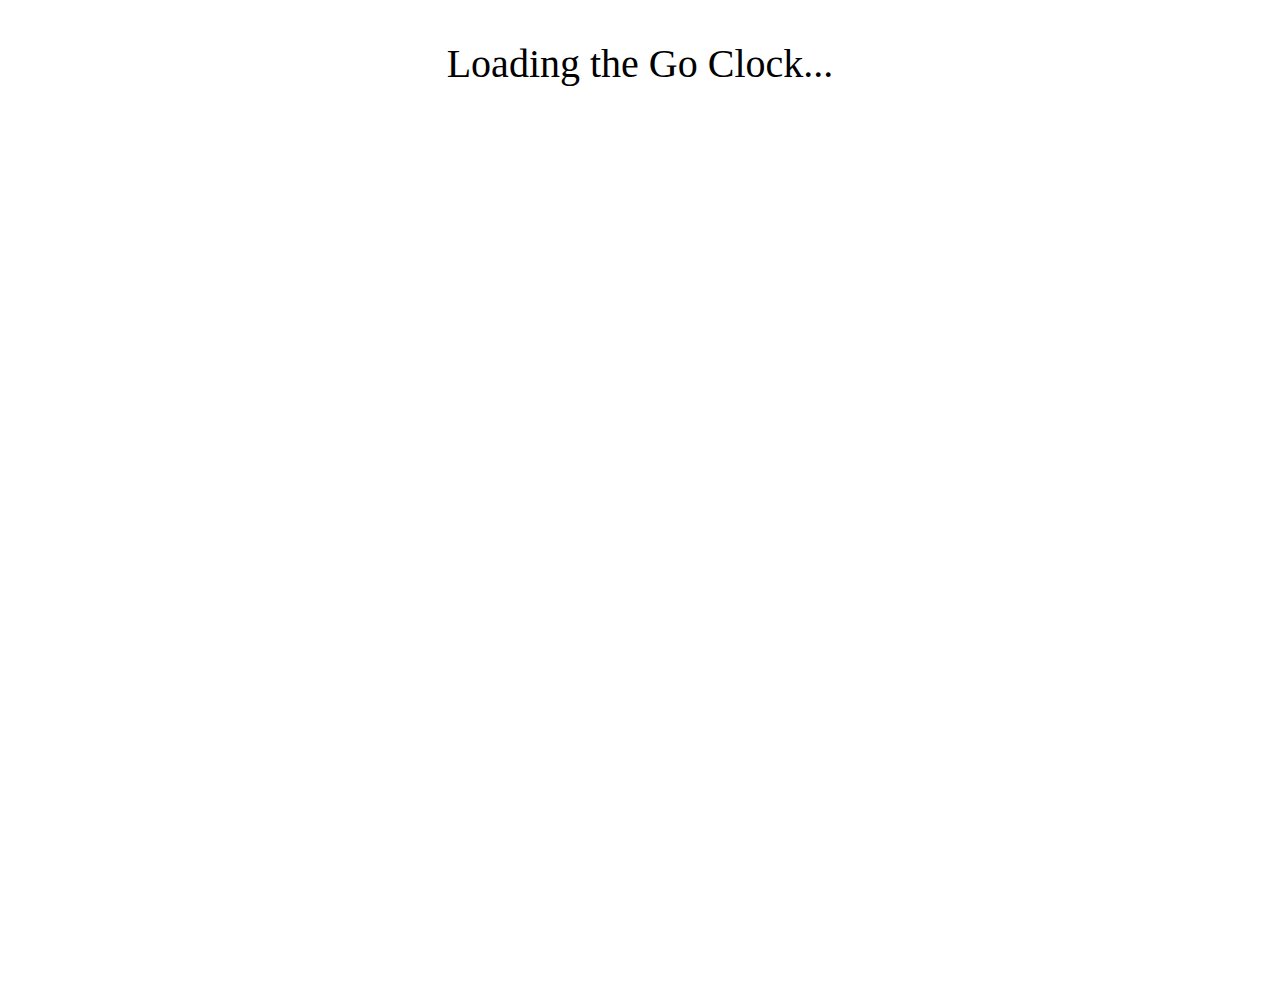
==== trunk/index.html @ 018b4758 "Start of refactor into something more reusable. This version doesn't work properly - I'm just using " ====
<!DOCTYPE html>
<html>
<head>
    <title>Go Clock</title>
    <link rel="stylesheet" href="my-clock.css">
    <script src="http://go-clock.googlecode.com/svn/trunk/jquery-1.11.1.js"></script>
    <script src="go-clock.js"></script>
    <script src="my-clock.js"></script>
    <meta name="apple-mobile-web-app-capable" content="yes">
    <meta name="apple-mobile-web-app-status-bar-style" content="black">
    <meta name = "viewport" content = "user-scalable = no, minimal-ui">
    <link rel="shortcut icon" href="http://go-clock.googlecode.com/svn/trunk/white_stone1.png" type="image/x-icon" />
</head>
<body>
<link rel="apple-touch-icon" href="http://go-clock.googlecode.com/svn/trunk/touch-icon.png">
<p id="splash_screen">Loading the Go Clock...</p>
<div id="about">
    <p style="font-weight: bold; font-size: large; text-align: center">About</p>
    <p>The Go Clock is a virtual Goban where the stones are used to tell you the time, saving you from the effort of
        setting up and continually updating your own Go board.</p>
    <p>Click on the board to change the clock type and click on the background for a change of scenery.</p>
    <p><span style="font-weight: bold;">Tip of the day:</span> <span id="tip_of_the_day"></span> <a href="#" id="next_tip"> See next tip.</a></p>
    <p style="font-size: small">&copy; Broken Symmetry/Scott Griffiths, and released as open source under the MIT licence.
        See <a href="http://code.google.com/p/go-clock/">Google code</a> for more information.</p>
</div>
<div id="help_icon">?</div>
<div id="goban">
    <div>
        <canvas width=820 height=850 id="goCanvas"></canvas>
    </div>
</div>
</body>
<script>
  (function(i,s,o,g,r,a,m){i['GoogleAnalyticsObject']=r;i[r]=i[r]||function(){
  (i[r].q=i[r].q||[]).push(arguments)},i[r].l=1*new Date();a=s.createElement(o),
  m=s.getElementsByTagName(o)[0];a.async=1;a.src=g;m.parentNode.insertBefore(a,m)
  })(window,document,'script','//www.google-analytics.com/analytics.js','ga');

  ga('create', 'UA-117126-3', 'brokensymmetry.co.uk');
  ga('send', 'pageview');

</script>
</html>
---- trunk/my-clock.css ----
body {
    background-color: white;
}

html, body {
    width:  100%;
    height: 100%;
    margin: 0px;
    overflow: hidden;
}

#goban img {
    max-height: 100%;
    max-width: 100%;
    display: block;
    margin-left: auto;
    margin-right: auto;
}

#splash_screen {
    font-size: 40px;
    text-align: center;
}

#about {
    display: none;
    width: 60%;
    position: absolute;
    left: 50%;
    margin-left: -32%;
    top: 50px;
    background-color: rgba(249, 255, 182, 0.95);
    border: 2px solid black;
    font-family: "Lucida Grande";
    padding: 2%;
}

#help_icon {
    display: none;
    position: absolute;
    top: 50px;
    left: 50px;
    width: 80px;
    height: 80px;
    background-image: url('http://go-clock.googlecode.com/svn/trunk/white_stone1.png');
    background-size: 100% 100%;
    cursor: pointer;
    text-align: center;
    font-size: 70px;
}
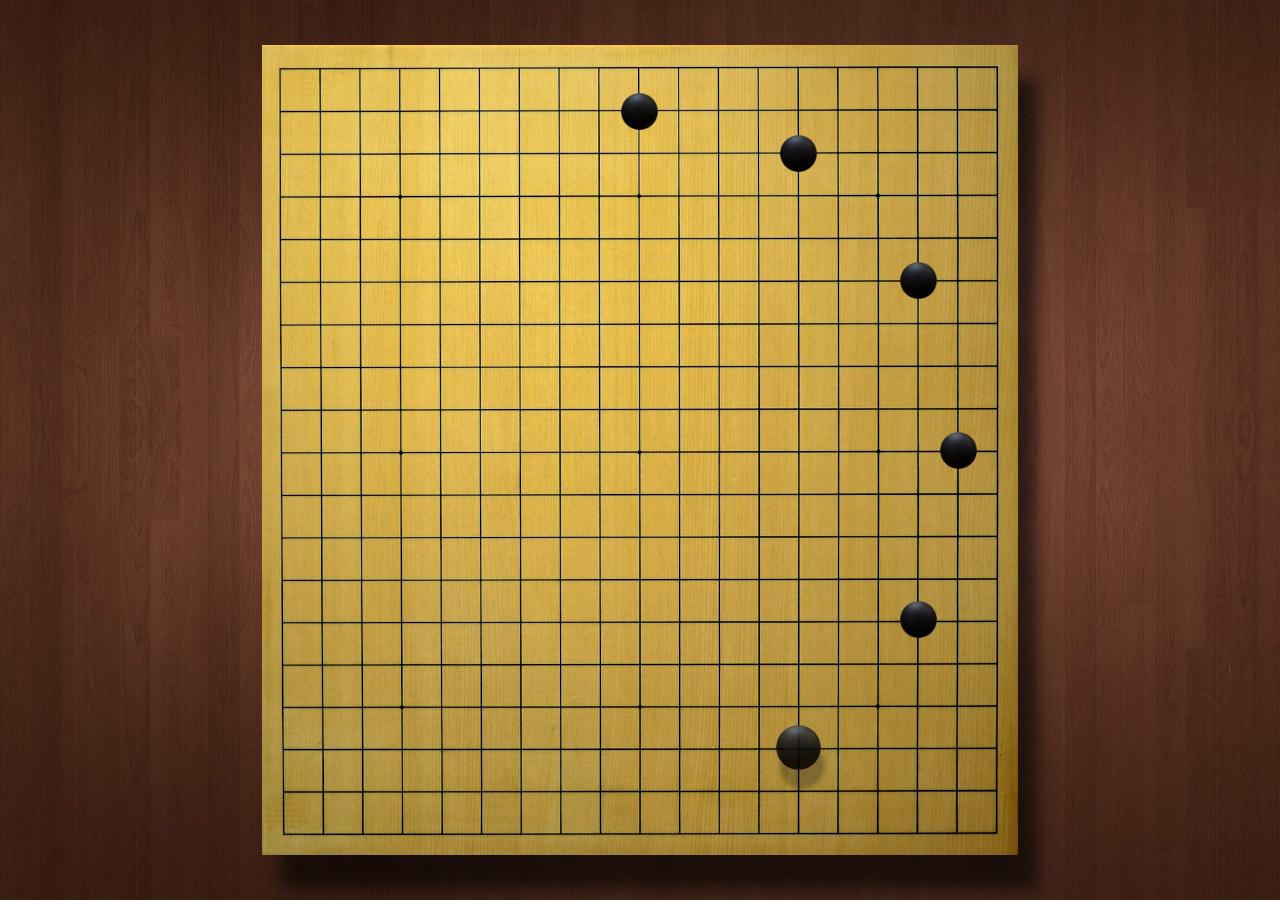
==== commit 54702666: "Start of reorganisation to make it more app-like." ====
--- a/trunk/index.html
+++ b/trunk/index.html
@@ -3,16 +3,16 @@
 <head>
     <title>Go Clock</title>
     <link rel="stylesheet" href="my-clock.css">
-    <script src="http://go-clock.googlecode.com/svn/trunk/jquery-1.11.1.js"></script>
+    <script src="jquery-1.11.1.js"></script>
     <script src="go-clock.js"></script>
     <script src="my-clock.js"></script>
     <meta name="apple-mobile-web-app-capable" content="yes">
     <meta name="apple-mobile-web-app-status-bar-style" content="black">
     <meta name = "viewport" content = "user-scalable = no, minimal-ui">
-    <link rel="shortcut icon" href="http://go-clock.googlecode.com/svn/trunk/white_stone1.png" type="image/x-icon" />
+    <link rel="shortcut icon" href="images/white_stone1.png" type="image/x-icon" />
 </head>
 <body>
-<link rel="apple-touch-icon" href="http://go-clock.googlecode.com/svn/trunk/touch-icon.png">
+<link rel="apple-touch-icon" href="touch-icon.png">
 <p id="splash_screen">Loading the Go Clock...</p>
 <div id="about">
     <p style="font-weight: bold; font-size: large; text-align: center">About</p>
@@ -23,21 +23,10 @@
     <p style="font-size: small">&copy; Broken Symmetry/Scott Griffiths, and released as open source under the MIT licence.
         See <a href="http://code.google.com/p/go-clock/">Google code</a> for more information.</p>
 </div>
-<div id="help_icon">?</div>
 <div id="goban">
     <div>
         <canvas width=820 height=850 id="goCanvas"></canvas>
     </div>
 </div>
 </body>
-<script>
-  (function(i,s,o,g,r,a,m){i['GoogleAnalyticsObject']=r;i[r]=i[r]||function(){
-  (i[r].q=i[r].q||[]).push(arguments)},i[r].l=1*new Date();a=s.createElement(o),
-  m=s.getElementsByTagName(o)[0];a.async=1;a.src=g;m.parentNode.insertBefore(a,m)
-  })(window,document,'script','//www.google-analytics.com/analytics.js','ga');
-
-  ga('create', 'UA-117126-3', 'brokensymmetry.co.uk');
-  ga('send', 'pageview');
-
-</script>
 </html>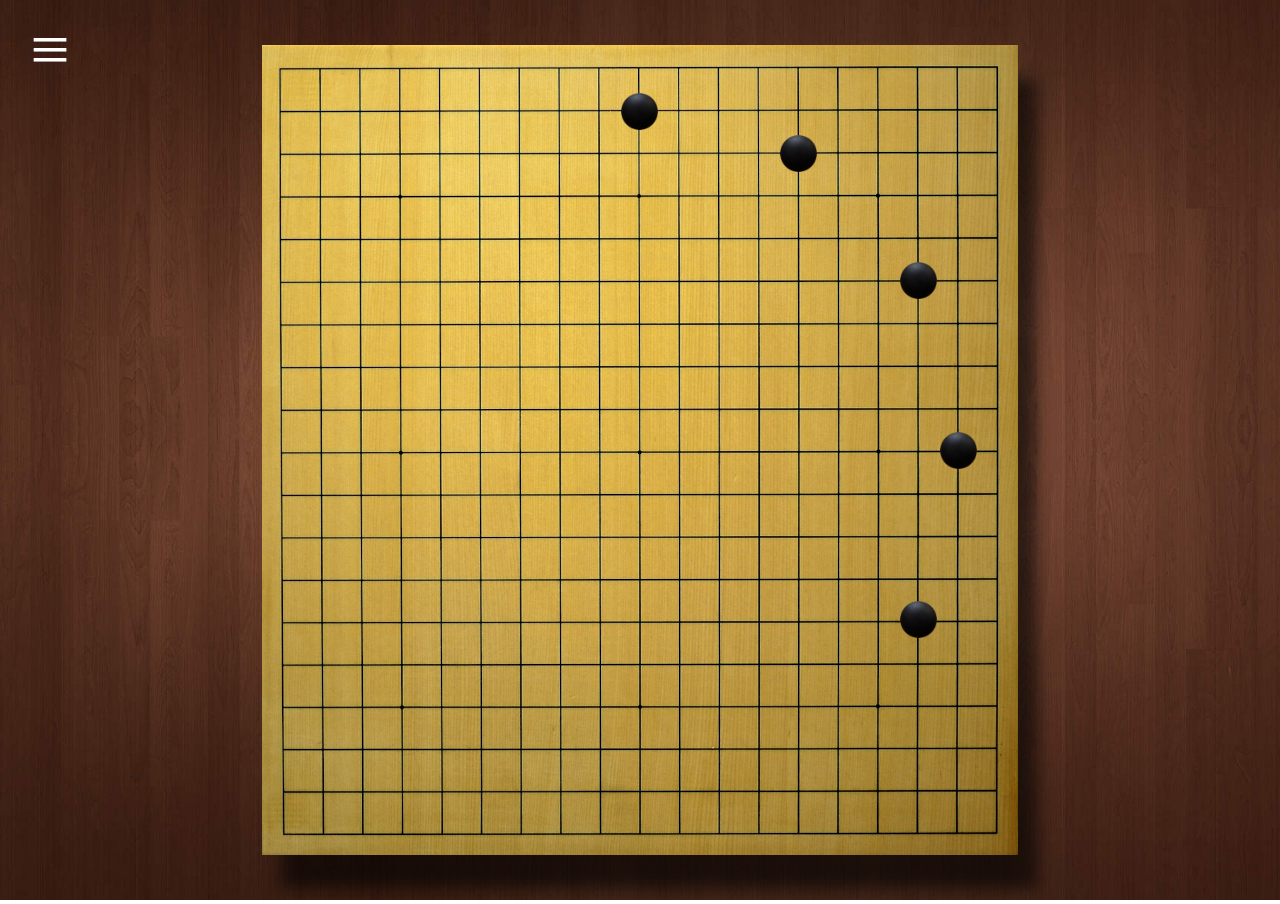
==== commit 8cd183ed: "Adding a slidebar menu" ====
--- a/trunk/index.html
+++ b/trunk/index.html
@@ -1,32 +1,42 @@
 <!DOCTYPE html>
 <html>
-<head>
-    <title>Go Clock</title>
-    <link rel="stylesheet" href="my-clock.css">
-    <script src="jquery-1.11.1.js"></script>
-    <script src="go-clock.js"></script>
-    <script src="my-clock.js"></script>
-    <meta name="apple-mobile-web-app-capable" content="yes">
-    <meta name="apple-mobile-web-app-status-bar-style" content="black">
-    <meta name = "viewport" content = "user-scalable = no, minimal-ui">
-    <link rel="shortcut icon" href="images/white_stone1.png" type="image/x-icon" />
-</head>
-<body>
-<link rel="apple-touch-icon" href="touch-icon.png">
-<p id="splash_screen">Loading the Go Clock...</p>
-<div id="about">
-    <p style="font-weight: bold; font-size: large; text-align: center">About</p>
-    <p>The Go Clock is a virtual Goban where the stones are used to tell you the time, saving you from the effort of
-        setting up and continually updating your own Go board.</p>
-    <p>Click on the board to change the clock type and click on the background for a change of scenery.</p>
-    <p><span style="font-weight: bold;">Tip of the day:</span> <span id="tip_of_the_day"></span> <a href="#" id="next_tip"> See next tip.</a></p>
-    <p style="font-size: small">&copy; Broken Symmetry/Scott Griffiths, and released as open source under the MIT licence.
-        See <a href="http://code.google.com/p/go-clock/">Google code</a> for more information.</p>
-</div>
-<div id="goban">
-    <div>
-        <canvas width=820 height=850 id="goCanvas"></canvas>
-    </div>
-</div>
-</body>
+    <head>
+        <title>Go Clock</title>
+        <link rel="stylesheet" href="my-clock.css">
+        <script src="jquery-1.11.1.js"></script>
+        <script src="slidebars.js"></script>
+        <script src="go-clock.js"></script>
+        <script src="my-clock.js"></script>
+        <meta name="apple-mobile-web-app-capable" content="yes">
+        <meta name="apple-mobile-web-app-status-bar-style" content="black">
+        <meta name = "viewport" content = "width=device-width, initial-scale=1.0, minimum-scale=1.0, maximum-scale=1.0, user-scalable = no, minimal-ui">
+        <link rel="shortcut icon" href="images/white_stone1.png" type="image/x-icon" />
+        <link rel="stylesheet" href="slidebars.css">
+    </head>
+    <body>
+        <link rel="apple-touch-icon" href="touch-icon.png">
+        <div id="about">
+            <p style="font-weight: bold; font-size: large; text-align: center">About</p>
+            <p>The Go Clock is a virtual Goban where the stones are used to tell you the time, saving you from the effort of
+                setting up and continually updating your own Go board.</p>
+            <p>Click on the board to change the clock type and click on the background for a change of scenery.</p>
+            <p><span style="font-weight: bold;">Tip of the day:</span> <span id="tip_of_the_day"></span> <a href="#" id="next_tip"> See next tip.</a></p>
+            <p style="font-size: small">&copy; Broken Symmetry/Scott Griffiths, and released as open source under the MIT licence.
+                See <a href="http://code.google.com/p/go-clock/">Google code</a> for more information.</p>
+        </div>
+        <div id="menu" class="sb-toggle-left">
+            ≡
+        </div>
+        <div id="sb-site">
+            <div id="goban">
+                <div>
+                    <canvas width=820 height=850 id="goCanvas"></canvas>
+                </div>
+            </div>
+        </div>
+        <div id="sidebar" class="sb-slidebar sb-left sb-momentum-scrolling sb-width-custom" data-sb-width="200px"">
+            <button id="change_background">Change background</button>
+        </div>
+
+    </body>
 </html>--- a/trunk/my-clock.css
+++ b/trunk/my-clock.css
@@ -18,11 +18,6 @@
     margin-right: auto;
 }
 
-#splash_screen {
-    font-size: 40px;
-    text-align: center;
-}
-
 #about {
     display: none;
     width: 60%;
@@ -36,16 +31,21 @@
     padding: 2%;
 }
 
-#help_icon {
-    display: none;
+#menu {
     position: absolute;
-    top: 50px;
-    left: 50px;
+    top: 10px;
+    left: 10px;
     width: 80px;
     height: 80px;
-    background-image: url('http://go-clock.googlecode.com/svn/trunk/white_stone1.png');
-    background-size: 100% 100%;
     cursor: pointer;
     text-align: center;
     font-size: 70px;
+    z-index: 2;
+    color: white;
+}
+
+#sidebar {
+    background-color: rgb(144, 118, 85);
+    padding: 100px 20px 0px 20px;
+
 }--- a/trunk/slidebars.css
+++ b/trunk/slidebars.css
@@ -0,0 +1,208 @@
+/* -----------------------------------
+ * Slidebars
+ * Version 0.10.2
+ * http://plugins.adchsm.me/slidebars/
+ *
+ * Written by Adam Smith
+ * http://www.adchsm.me/
+ *
+ * Released under MIT License
+ * http://plugins.adchsm.me/slidebars/license.txt
+ *
+ * -------------------
+ * Slidebars CSS Index
+ *
+ * 001 - Box Model, Html & Body
+ * 002 - Site
+ * 003 - Slidebars
+ * 004 - Animation
+ * 005 - Helper Classes
+ *
+ * ----------------------------
+ * 001 - Box Model, Html & Body
+ */
+
+html, body, #sb-site, .sb-site-container, .sb-slidebar {
+	/* Set box model to prevent any user added margins or paddings from altering the widths or heights. */
+	margin: 0;
+	padding: 0;
+	-webkit-box-sizing: border-box;
+	   -moz-box-sizing: border-box;
+	        box-sizing: border-box;
+}
+
+html, body {
+	width: 100%;
+	overflow-x: hidden; /* Stops horizontal scrolling. */
+}
+
+html {
+	height: 100%; /* Site is as tall as device. */
+}
+
+body {
+	min-height: 100%;
+	height: auto;
+	position: relative; /* Required for static Slidebars to function properly. */
+}
+
+/* Site scroll locking - prevent site from scrolling when a Slidebar is open, except when static Slidebars are only available. */
+html.sb-scroll-lock.sb-active:not(.sb-static) {
+	overflow: hidden;
+}
+
+/* ----------
+ * 002 - Site
+ */
+
+#sb-site, .sb-site-container {
+	/* You may now use class .sb-site-container instead of #sb-site and use your own id. However please make sure you don't set any of the following styles any differently on your id. */
+	width: 100%;
+	position: relative;
+	z-index: 1; /* Site sits above Slidebars */
+	background-color: #ffffff; /* Default background colour, overwrite this with your own css. I suggest moving your html or body background styling here. Making this transparent will allow the Slidebars beneath to be visible. */
+}
+
+/* ---------------
+ * 003 - Slidebars
+ */
+
+.sb-slidebar {
+	height: 100%;
+	overflow-y: auto; /* Enable vertical scrolling on Slidebars when needed. */
+	position: fixed;
+	top: 0;
+	z-index: 0; /* Slidebars sit behind sb-site. */
+	display: none; /* Initially hide the Slidebars. Changed from visibility to display to allow -webkit-overflow-scrolling. */
+	background-color: #222222; /* Default Slidebars background colour, overwrite this with your own css. */
+	-webkit-transform: translate(0px); /* Fixes issues with translated and z-indexed elements on iOS 7. */
+}
+
+.sb-left {
+	left: 0; /* Set Slidebar to the left. */
+}
+
+.sb-right {
+	right: 0; /* Set Slidebar to the right. */
+}
+
+html.sb-static .sb-slidebar,
+.sb-slidebar.sb-static {
+	position: absolute; /* Makes Slidebars scroll naturally with the site, and unfixes them for Android Browser < 3 and iOS < 5. */
+}
+
+.sb-slidebar.sb-active {
+	display: block; /* Makes Slidebars visibile when open. Changed from visibility to display to allow -webkit-overflow-scrolling. */
+}
+
+.sb-style-overlay {
+	z-index: 9999; /* Set z-index high to ensure it overlays any other site elements. */
+}
+
+.sb-momentum-scrolling {
+	-webkit-overflow-scrolling: touch; /* Adds native momentum scrolling for iOS & Android devices. */
+}
+
+/* Slidebar widths for browsers/devices that don't support media queries. */
+	.sb-slidebar {
+		width: 30%;
+	}
+	
+	.sb-width-thin {
+		width: 15%;
+	}
+	
+	.sb-width-wide {
+		width: 45%;
+	}
+
+@media (max-width: 480px) { /* Slidebar widths on extra small screens. */
+	.sb-slidebar {
+		width: 70%;
+	}
+	
+	.sb-width-thin {
+		width: 55%;
+	}
+	
+	.sb-width-wide {
+		width: 85%;
+	}
+}
+
+@media (min-width: 481px) { /* Slidebar widths on small screens. */
+	.sb-slidebar {
+		width: 55%;
+	}
+	
+	.sb-width-thin {
+		width: 40%;
+	}
+	
+	.sb-width-wide {
+		width: 70%;
+	}
+}
+
+@media (min-width: 768px) { /* Slidebar widths on medium screens. */
+	.sb-slidebar {
+		width: 40%;
+	}
+	
+	.sb-width-thin {
+		width: 25%;
+	}
+	
+	.sb-width-wide {
+		width: 55%;
+	}
+}
+
+@media (min-width: 992px) { /* Slidebar widths on large screens. */
+	.sb-slidebar {
+		width: 30%;
+	}
+	
+	.sb-width-thin {
+		width: 15%;
+	}
+	
+	.sb-width-wide {
+		width: 45%;
+	}
+}
+
+@media (min-width: 1200px) { /* Slidebar widths on extra large screens. */
+	.sb-slidebar {
+		width: 20%;
+	}
+	
+	.sb-width-thin {
+		width: 5%;
+	}
+	
+	.sb-width-wide {
+		width: 35%;
+	}
+}
+
+/* ---------------
+ * 004 - Animation
+ */
+
+.sb-slide, #sb-site, .sb-site-container, .sb-slidebar {
+	-webkit-transition: -webkit-transform 400ms ease;
+	   -moz-transition: -moz-transform 400ms ease;
+	     -o-transition: -o-transform 400ms ease;
+	        transition: transform 400ms ease;
+	-webkit-transition-property: -webkit-transform, left, right; /* Add left/right for Android < 4.4. */
+	-webkit-backface-visibility: hidden; /* Prevents flickering. This is non essential, and you may remove it if your having problems with fixed background images in Chrome. */
+}
+
+/* --------------------
+ * 005 - Helper Classes
+ */
+ 
+.sb-hide { 
+	display: none; /* Optionally applied to control classes when Slidebars is disabled over a certain width. */
+}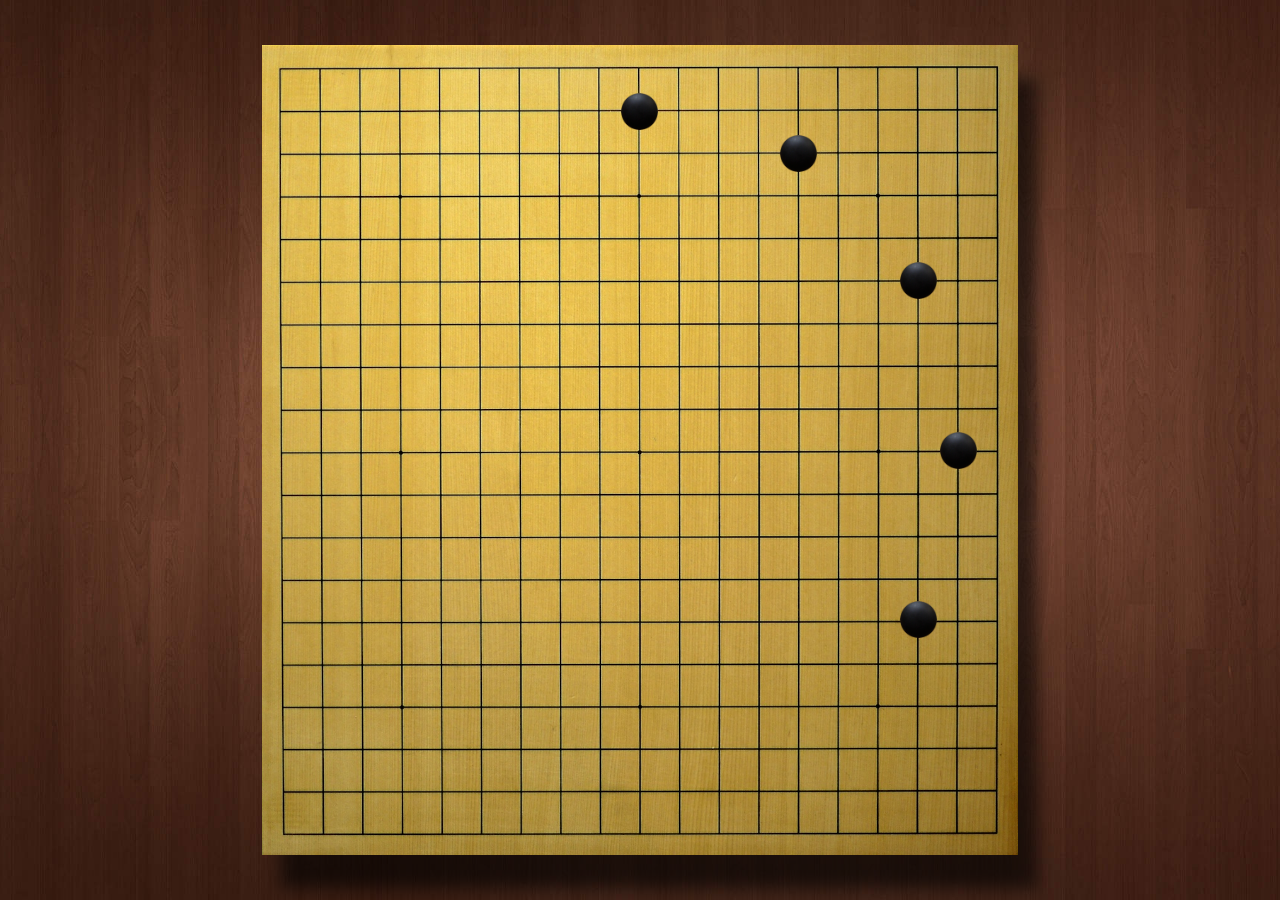
==== commit 35e5ce9c: "New font, fading menu button, other tweaks." ====
--- a/trunk/index.html
+++ b/trunk/index.html
@@ -3,6 +3,7 @@
     <head>
         <title>Go Clock</title>
         <link rel="stylesheet" href="my-clock.css">
+        <link href='http://fonts.googleapis.com/css?family=Raleway:400,300,600' rel='stylesheet' type='text/css'>
         <script src="jquery-1.11.1.js"></script>
         <script src="slidebars.js"></script>
         <script src="go-clock.js"></script>
@@ -15,19 +16,19 @@
     </head>
     <body>
         <link rel="apple-touch-icon" href="touch-icon.png">
-        <div id="about">
+        <div id="about_box">
             <p style="font-weight: bold; font-size: large; text-align: center">About</p>
             <p>The Go Clock is a virtual Goban where the stones are used to tell you the time, saving you from the effort of
                 setting up and continually updating your own Go board.</p>
-            <p>Click on the board to change the clock type and click on the background for a change of scenery.</p>
+            <p>Use the menu in the top left to configure it, or just tap the board to change the clock type.</p>
             <p><span style="font-weight: bold;">Tip of the day:</span> <span id="tip_of_the_day"></span> <a href="#" id="next_tip"> See next tip.</a></p>
             <p style="font-size: small">&copy; Broken Symmetry/Scott Griffiths, and released as open source under the MIT licence.
                 See <a href="http://code.google.com/p/go-clock/">Google code</a> for more information.</p>
         </div>
-        <div id="menu" class="sb-toggle-left">
-            ≡
-        </div>
         <div id="sb-site">
+            <div id="menu" class="sb-toggle-left">
+                ≡
+            </div>
             <div id="goban">
                 <div>
                     <canvas width=820 height=850 id="goCanvas"></canvas>
@@ -35,7 +36,9 @@
             </div>
         </div>
         <div id="sidebar" class="sb-slidebar sb-left sb-momentum-scrolling sb-width-custom" data-sb-width="200px"">
+            <img src="images/touch-icon.png">
             <button id="change_background">Change background</button>
+            <button id="about" class="sb-close">About</button>
         </div>
 
     </body>
--- a/trunk/my-clock.css
+++ b/trunk/my-clock.css
@@ -8,6 +8,7 @@
     height: 100%;
     margin: 0px;
     overflow: hidden;
+    font-family: 'Raleway', sans-serif;
 }
 
 #goban img {
@@ -18,7 +19,8 @@
     margin-right: auto;
 }
 
-#about {
+#about_box {
+    z-index: 3;
     display: none;
     width: 60%;
     position: absolute;
@@ -27,11 +29,12 @@
     top: 50px;
     background-color: rgba(249, 255, 182, 0.95);
     border: 2px solid black;
-    font-family: "Lucida Grande";
     padding: 2%;
 }
 
 #menu {
+    display: none;
+    font-family: 'Arial';
     position: absolute;
     top: 10px;
     left: 10px;
@@ -39,13 +42,18 @@
     height: 80px;
     cursor: pointer;
     text-align: center;
-    font-size: 70px;
+    font-size: 60px;
     z-index: 2;
-    color: white;
+    color: rgb(249, 255, 182);
 }
 
 #sidebar {
-    background-color: rgb(144, 118, 85);
-    padding: 100px 20px 0px 20px;
+    background-color: rgb(51, 85, 105);
+    padding: 20px 20px 0px 20px;
+}
 
+#sidebar img {
+    margin-left: auto;
+    margin-right: auto;
+    padding-bottom: 30px;
 }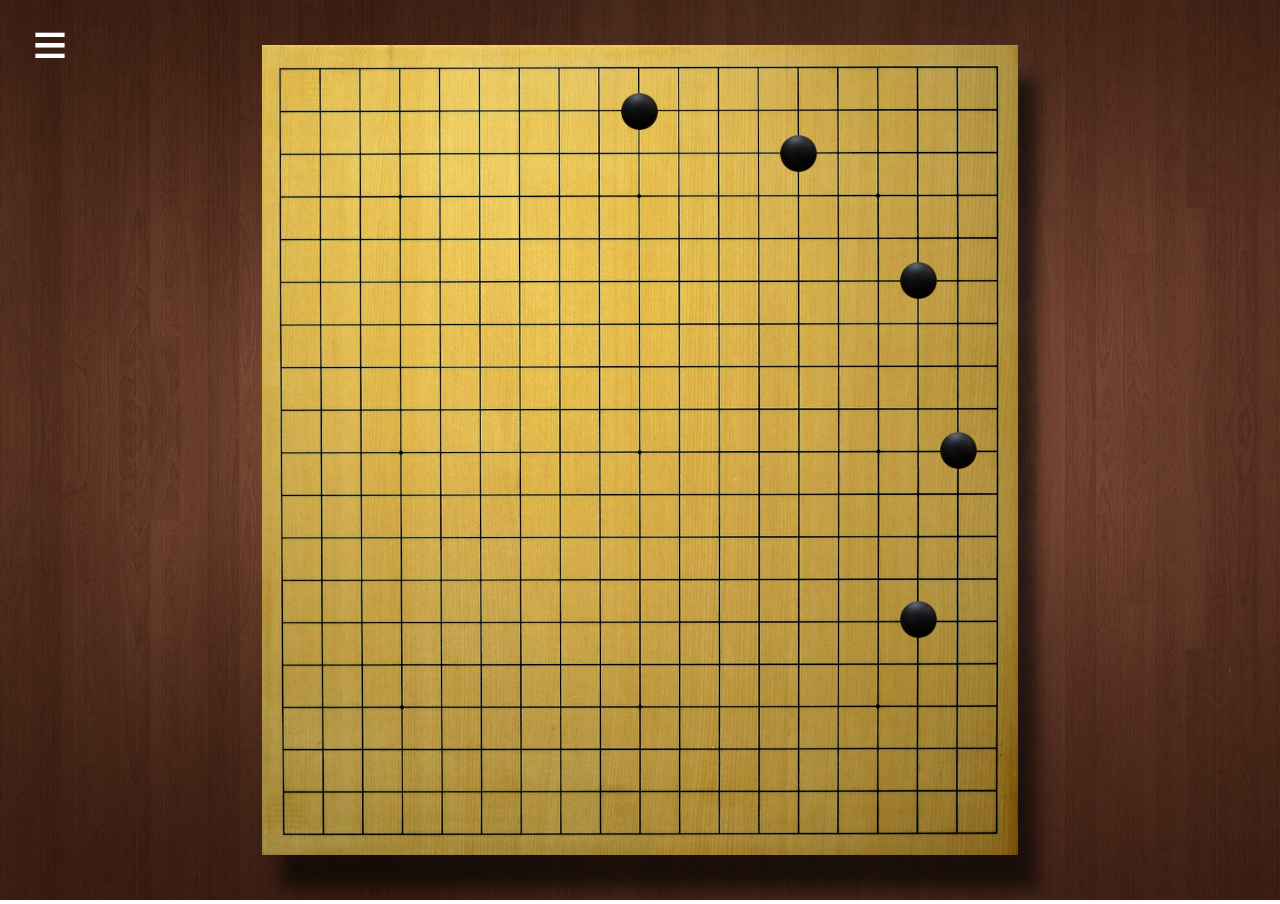
==== commit 36f8304a: "Improved menu and other tweaks" ====
--- a/trunk/index.html
+++ b/trunk/index.html
@@ -37,8 +37,14 @@
         </div>
         <div id="sidebar" class="sb-slidebar sb-left sb-momentum-scrolling sb-width-custom" data-sb-width="200px"">
             <img src="images/touch-icon.png">
-            <button id="change_background">Change background</button>
-            <button id="about" class="sb-close">About</button>
+            <nav>
+                <ul class="sb-menu">
+                    <li><a id="clock_face"></a></li>
+                    <li><a id="change_background">Change background</a></li>
+                    <li><a id="stone_speed"></a></li>
+                    <li class="sb-close"><a id="about">About</a></li>
+                </ul>
+            </nav>
         </div>
 
     </body>
--- a/trunk/my-clock.css
+++ b/trunk/my-clock.css
@@ -44,16 +44,50 @@
     text-align: center;
     font-size: 60px;
     z-index: 2;
-    color: rgb(249, 255, 182);
+    color: white;
 }
 
 #sidebar {
     background-color: rgb(51, 85, 105);
-    padding: 20px 20px 0px 20px;
 }
 
 #sidebar img {
     margin-left: auto;
     margin-right: auto;
     padding-bottom: 30px;
+}
+
+.sb-menu {
+	padding: 0;
+	margin: 0;
+	list-style-type: none;
+}
+
+.sb-menu li {
+	width: 100%;
+	padding: 0;
+	margin: 0;
+	border-top: 1px solid rgba(255, 255, 255, 0.1);
+	border-bottom: 1px solid rgba(0, 0, 0, 0.1);
+}
+
+.sb-menu > li:first-child {
+	border-top: none;
+}
+
+.sb-menu > li:last-child {
+	border-bottom: none;
+}
+
+.sb-menu li a {
+	width: 100%; /* Makes links full width. */
+	display: inline-block;
+	padding: 1em; /* Creates an even padding the same size as your font. */
+	color: #f2f2f2;
+    cursor: pointer;
+}
+
+.sb-menu li a:hover {
+    text-decoration: none;
+    background-color: rgba(255, 255, 255, 0.1);
 }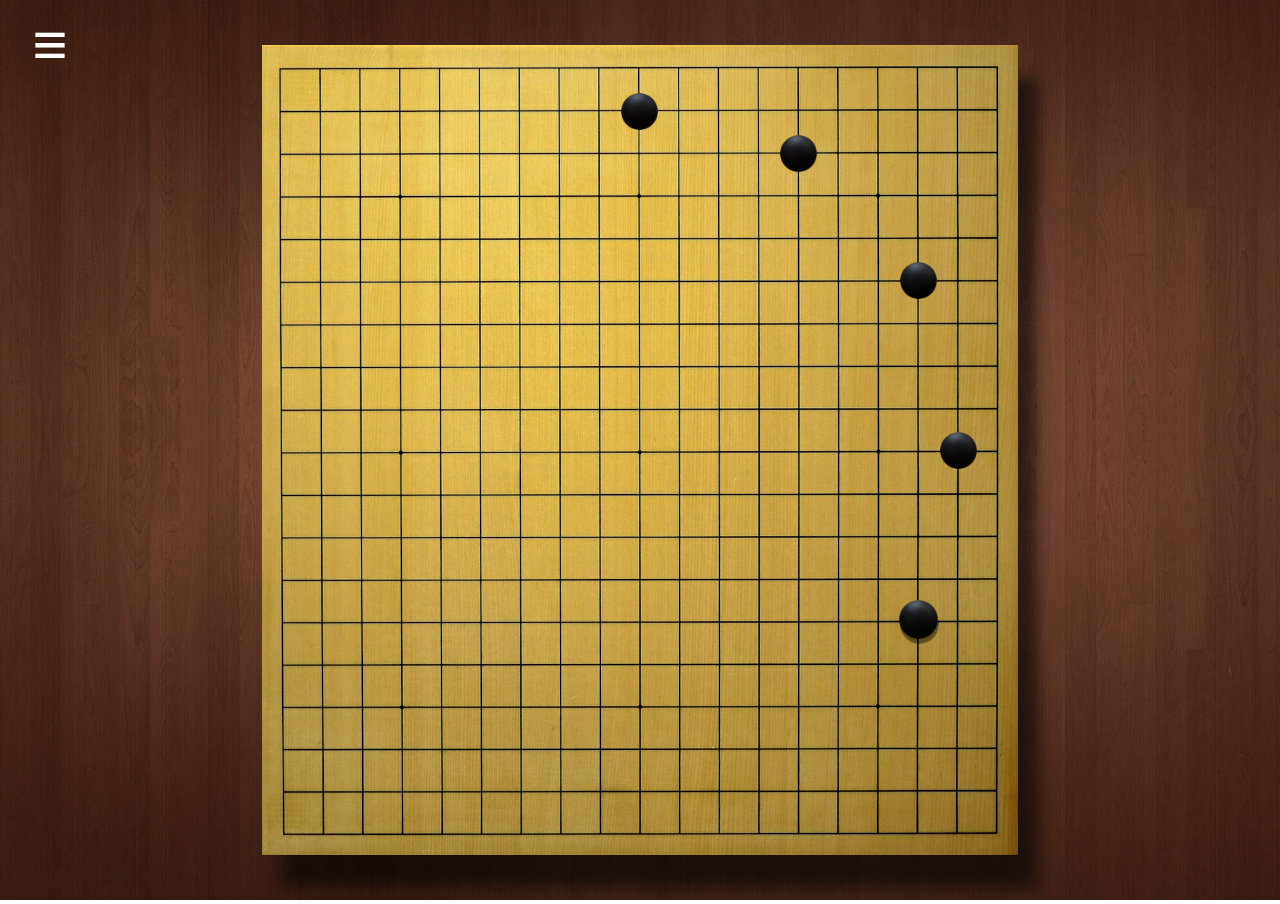
==== commit 4a03f532: "About box improvement and title instead of graphic." ====
--- a/trunk/index.html
+++ b/trunk/index.html
@@ -36,7 +36,7 @@
             </div>
         </div>
         <div id="sidebar" class="sb-slidebar sb-left sb-momentum-scrolling sb-width-custom" data-sb-width="200px"">
-            <img src="images/touch-icon.png">
+            <div id="menu-title">Go Clock</div>
             <nav>
                 <ul class="sb-menu">
                     <li><a id="clock_face"></a></li>
--- a/trunk/my-clock.css
+++ b/trunk/my-clock.css
@@ -22,11 +22,11 @@
 #about_box {
     z-index: 3;
     display: none;
-    width: 60%;
+    width: 90%;
     position: absolute;
-    left: 50%;
-    margin-left: -32%;
-    top: 50px;
+    left: 0%;
+    margin-left: 3%;
+    top: 5%;
     background-color: rgba(249, 255, 182, 0.95);
     border: 2px solid black;
     padding: 2%;
@@ -90,4 +90,12 @@
 .sb-menu li a:hover {
     text-decoration: none;
     background-color: rgba(255, 255, 255, 0.1);
+}
+
+#menu-title {
+    padding: 20px;
+    text-align: center;
+    font-size: 35px;
+    color: rgb(51, 85, 105);
+    background-color: white;
 }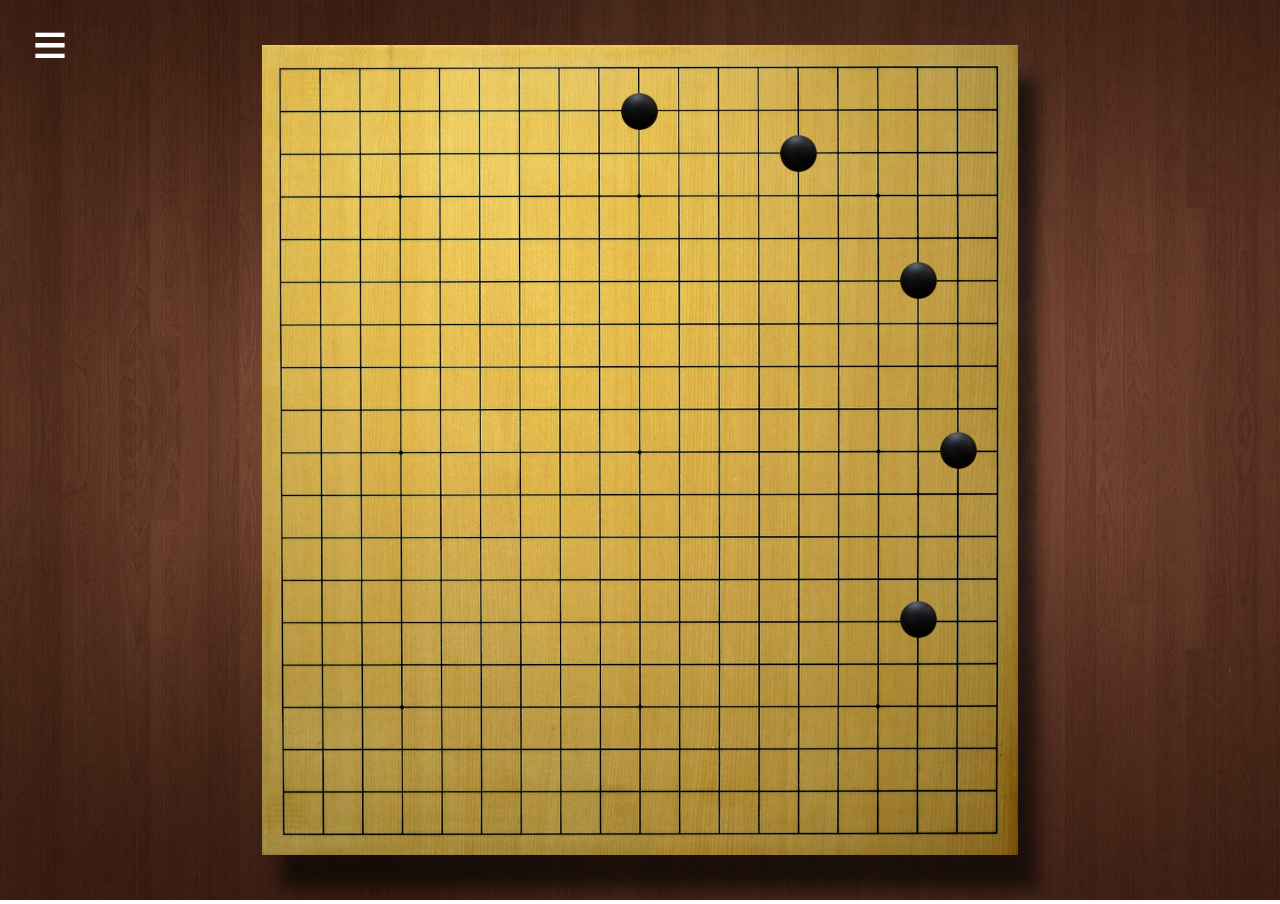
==== commit f4380e89: "Better easing stone movement." ====
--- a/trunk/index.html
+++ b/trunk/index.html
@@ -2,6 +2,7 @@
 <html>
     <head>
         <title>Go Clock</title>
+        <meta charset="utf-8">
         <link rel="stylesheet" href="my-clock.css">
         <link href='http://fonts.googleapis.com/css?family=Raleway:400,300,600' rel='stylesheet' type='text/css'>
         <script src="jquery-1.11.1.js"></script>
